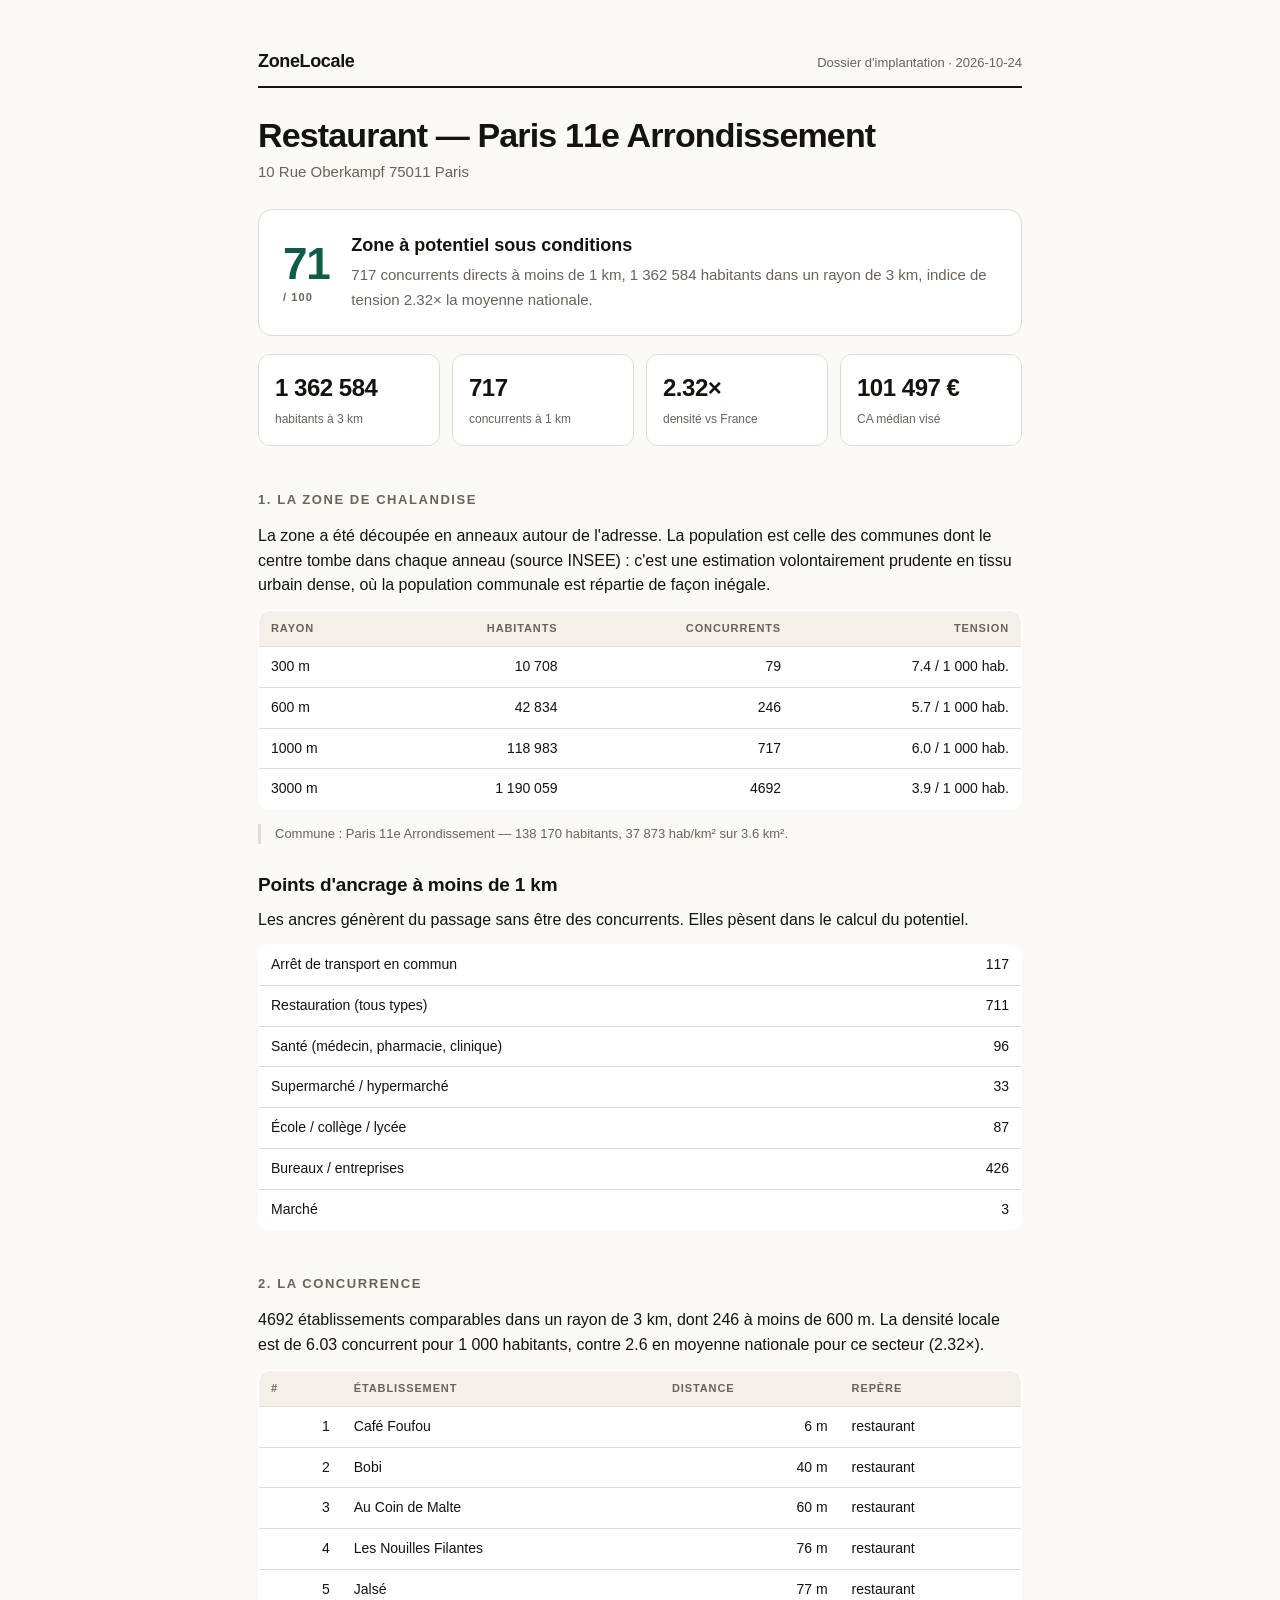
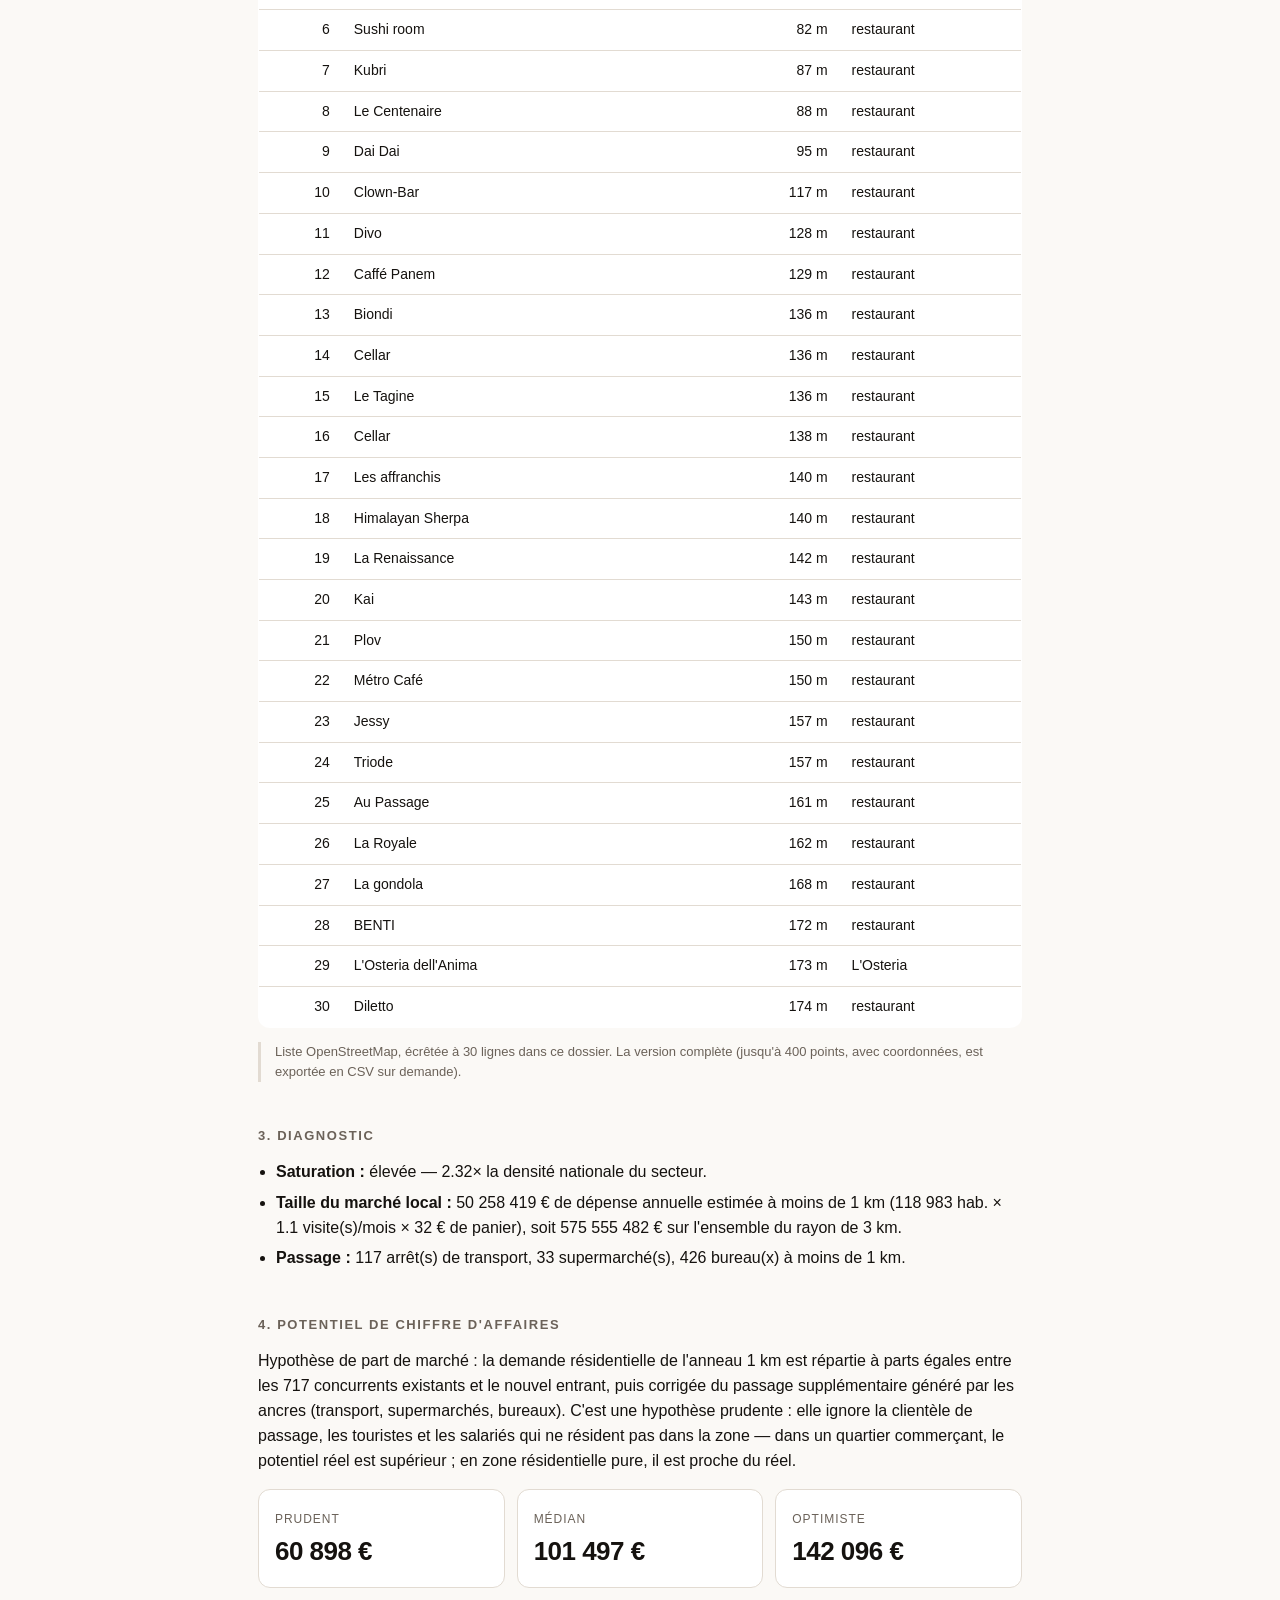
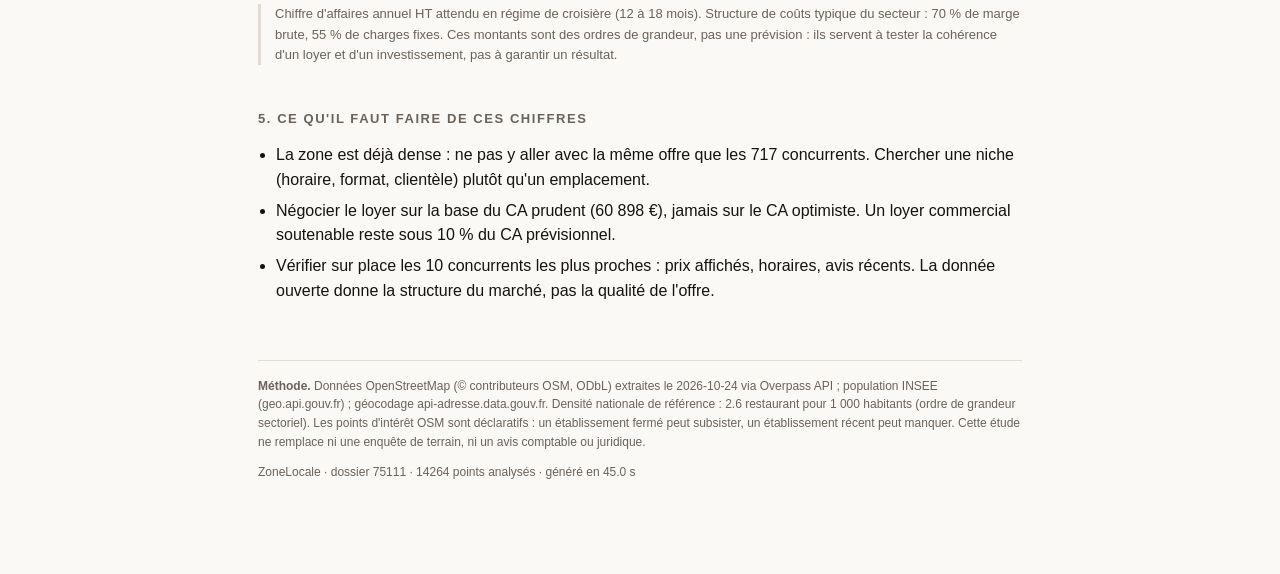
==== exemples/restaurant-paris-11.html @ 5aabd913 "ZoneLocale: diagnostic gratuit + dossier d'implantation" ====
<!DOCTYPE html>
<html lang="fr">
<head>
<meta charset="utf-8">
<meta name="viewport" content="width=device-width, initial-scale=1">
<title>Dossier d'implantation — Paris 11e Arrondissement — Restaurant</title>
<style>
  :root{--ink:#15120f;--muted:#6b6259;--line:#e2dbd2;--bg:#fbf9f6;--accent:#0f5c4a;--warn:#a8420f}
  *{box-sizing:border-box}
  body{margin:0;background:var(--bg);color:var(--ink);font:16px/1.55 -apple-system,BlinkMacSystemFont,"Segoe UI",Inter,Roboto,sans-serif}
  .wrap{max-width:820px;margin:0 auto;padding:48px 28px 80px}
  .brand{display:flex;justify-content:space-between;align-items:baseline;border-bottom:2px solid var(--ink);padding-bottom:10px;margin-bottom:28px}
  .brand b{letter-spacing:-.02em;font-size:18px}
  .brand span{color:var(--muted);font-size:13px}
  h1{font-size:34px;line-height:1.12;letter-spacing:-.025em;margin:0 0 6px;font-weight:650}
  .sub{color:var(--muted);font-size:15px}
  h2{font-size:13px;text-transform:uppercase;letter-spacing:.12em;color:var(--muted);margin:44px 0 14px;font-weight:600}
  h3{font-size:19px;margin:26px 0 8px;letter-spacing:-.01em}
  p{margin:0 0 12px}
  .verdict{margin:26px 0 8px;padding:22px 24px;border:1px solid var(--line);border-radius:14px;background:#fff;display:flex;gap:22px;align-items:center}
  .score{font-size:44px;font-weight:700;letter-spacing:-.03em;line-height:1;color:var(--accent)}
  .score small{display:block;font-size:11px;letter-spacing:.1em;text-transform:uppercase;color:var(--muted);font-weight:600;margin-top:6px}
  .verdict b{font-size:18px;display:block;margin-bottom:3px}
  .grid{display:grid;grid-template-columns:repeat(4,1fr);gap:12px;margin:18px 0}
  .kpi{background:#fff;border:1px solid var(--line);border-radius:12px;padding:14px 16px}
  .kpi b{display:block;font-size:24px;letter-spacing:-.02em}
  .kpi span{font-size:12px;color:var(--muted)}
  table{width:100%;border-collapse:collapse;background:#fff;border:1px solid var(--line);border-radius:12px;overflow:hidden;font-size:14px}
  th,td{text-align:left;padding:9px 12px;border-bottom:1px solid var(--line)}
  th{background:#f4efe8;font-size:11px;text-transform:uppercase;letter-spacing:.08em;color:var(--muted)}
  tr:last-child td{border-bottom:none}
  .num{text-align:right;font-variant-numeric:tabular-nums}
  .bar{height:8px;background:#eae3d9;border-radius:99px;overflow:hidden;min-width:60px}
  .bar i{display:block;height:100%;background:var(--accent)}
  .note{font-size:13px;color:var(--muted);border-left:3px solid var(--line);padding-left:14px;margin:14px 0}
  ul{padding-left:18px;margin:8px 0 14px}
  li{margin-bottom:6px}
  .scen{display:grid;grid-template-columns:repeat(3,1fr);gap:12px;margin:16px 0}
  .scen div{background:#fff;border:1px solid var(--line);border-radius:12px;padding:16px}
  .scen b{display:block;font-size:26px;letter-spacing:-.02em}
  .scen span{font-size:12px;color:var(--muted);text-transform:uppercase;letter-spacing:.08em}
  footer{margin-top:56px;border-top:1px solid var(--line);padding-top:16px;font-size:12px;color:var(--muted)}
  @media print{body{background:#fff}.wrap{padding:0 0 20px}h2{page-break-after:avoid}table{page-break-inside:auto}}
  @media(max-width:640px){.grid{grid-template-columns:repeat(2,1fr)}.scen{grid-template-columns:1fr}h1{font-size:27px}}
</style>
</head>
<body>
<div class="wrap">
  <div class="brand"><b>ZoneLocale</b><span>Dossier d'implantation · 2026-10-24</span></div>

  <h1>Restaurant — Paris 11e Arrondissement</h1>
  <div class="sub">10 Rue Oberkampf 75011 Paris</div>

  <div class="verdict">
    <div class="score">71<small>/ 100</small></div>
    <div>
      <b>Zone à potentiel sous conditions</b>
      <span class="sub">717 concurrents directs à moins de 1 km, 1 362 584 habitants dans un rayon de 3 km,
      indice de tension 2.32× la moyenne nationale.</span>
    </div>
  </div>

  <div class="grid">
    <div class="kpi"><b>1 362 584</b><span>habitants à 3 km</span></div>
    <div class="kpi"><b>717</b><span>concurrents à 1 km</span></div>
    <div class="kpi"><b>2.32×</b><span>densité vs France</span></div>
    <div class="kpi"><b>101 497 €</b><span>CA médian visé</span></div>
  </div>

  <h2>1. La zone de chalandise</h2>
  <p>La zone a été découpée en anneaux autour de l'adresse. La population est celle des communes dont le centre
  tombe dans chaque anneau (source INSEE) : c'est une estimation volontairement prudente en tissu urbain dense,
  où la population communale est répartie de façon inégale.</p>
  <table>
    <tr><th>Rayon</th><th class="num">Habitants</th><th class="num">Concurrents</th><th class="num">Tension</th></tr>
    
    <tr>
      <td>300 m</td>
      <td class="num">10 708</td>
      <td class="num">79</td>
      <td class="num">7.4 / 1 000 hab.</td>
    </tr>
    
    <tr>
      <td>600 m</td>
      <td class="num">42 834</td>
      <td class="num">246</td>
      <td class="num">5.7 / 1 000 hab.</td>
    </tr>
    
    <tr>
      <td>1000 m</td>
      <td class="num">118 983</td>
      <td class="num">717</td>
      <td class="num">6.0 / 1 000 hab.</td>
    </tr>
    
    <tr>
      <td>3000 m</td>
      <td class="num">1 190 059</td>
      <td class="num">4692</td>
      <td class="num">3.9 / 1 000 hab.</td>
    </tr>
    
  </table>
  <div class="note">Commune : Paris 11e Arrondissement — 138 170 habitants,
  37 873 hab/km² sur 3.6 km².</div>

  <h3>Points d'ancrage à moins de 1 km</h3>
  <p>Les ancres génèrent du passage sans être des concurrents. Elles pèsent dans le calcul du potentiel.</p>
  <table>
    
    <tr><td>Arrêt de transport en commun</td><td class="num">117</td></tr>
    
    <tr><td>Restauration (tous types)</td><td class="num">711</td></tr>
    
    <tr><td>Santé (médecin, pharmacie, clinique)</td><td class="num">96</td></tr>
    
    <tr><td>Supermarché / hypermarché</td><td class="num">33</td></tr>
    
    <tr><td>École / collège / lycée</td><td class="num">87</td></tr>
    
    <tr><td>Bureaux / entreprises</td><td class="num">426</td></tr>
    
    <tr><td>Marché</td><td class="num">3</td></tr>
    
    
  </table>

  <h2>2. La concurrence</h2>
  <p>4692 établissements comparables dans un rayon de 3 km, dont 246 à moins de 600 m.
  La densité locale est de 6.03 concurrent pour 1 000 habitants, contre
  2.6 en moyenne nationale pour ce secteur (2.32×).</p>
  <table>
    <tr><th>#</th><th>Établissement</th><th>Distance</th><th>Repère</th></tr>
    
    <tr><td class="num">1</td>
        <td>Café Foufou</td>
        <td class="num">6 m</td>
        <td>restaurant</td></tr>
    
    <tr><td class="num">2</td>
        <td>Bobi</td>
        <td class="num">40 m</td>
        <td>restaurant</td></tr>
    
    <tr><td class="num">3</td>
        <td>Au Coin de Malte</td>
        <td class="num">60 m</td>
        <td>restaurant</td></tr>
    
    <tr><td class="num">4</td>
        <td>Les Nouilles Filantes</td>
        <td class="num">76 m</td>
        <td>restaurant</td></tr>
    
    <tr><td class="num">5</td>
        <td>Jalsé</td>
        <td class="num">77 m</td>
        <td>restaurant</td></tr>
    
    <tr><td class="num">6</td>
        <td>Sushi room</td>
        <td class="num">82 m</td>
        <td>restaurant</td></tr>
    
    <tr><td class="num">7</td>
        <td>Kubri</td>
        <td class="num">87 m</td>
        <td>restaurant</td></tr>
    
    <tr><td class="num">8</td>
        <td>Le Centenaire</td>
        <td class="num">88 m</td>
        <td>restaurant</td></tr>
    
    <tr><td class="num">9</td>
        <td>Dai Dai</td>
        <td class="num">95 m</td>
        <td>restaurant</td></tr>
    
    <tr><td class="num">10</td>
        <td>Clown-Bar</td>
        <td class="num">117 m</td>
        <td>restaurant</td></tr>
    
    <tr><td class="num">11</td>
        <td>Divo</td>
        <td class="num">128 m</td>
        <td>restaurant</td></tr>
    
    <tr><td class="num">12</td>
        <td>Caffé Panem</td>
        <td class="num">129 m</td>
        <td>restaurant</td></tr>
    
    <tr><td class="num">13</td>
        <td>Biondi</td>
        <td class="num">136 m</td>
        <td>restaurant</td></tr>
    
    <tr><td class="num">14</td>
        <td>Cellar</td>
        <td class="num">136 m</td>
        <td>restaurant</td></tr>
    
    <tr><td class="num">15</td>
        <td>Le Tagine</td>
        <td class="num">136 m</td>
        <td>restaurant</td></tr>
    
    <tr><td class="num">16</td>
        <td>Cellar</td>
        <td class="num">138 m</td>
        <td>restaurant</td></tr>
    
    <tr><td class="num">17</td>
        <td>Les affranchis</td>
        <td class="num">140 m</td>
        <td>restaurant</td></tr>
    
    <tr><td class="num">18</td>
        <td>Himalayan Sherpa</td>
        <td class="num">140 m</td>
        <td>restaurant</td></tr>
    
    <tr><td class="num">19</td>
        <td>La Renaissance</td>
        <td class="num">142 m</td>
        <td>restaurant</td></tr>
    
    <tr><td class="num">20</td>
        <td>Kai</td>
        <td class="num">143 m</td>
        <td>restaurant</td></tr>
    
    <tr><td class="num">21</td>
        <td>Plov</td>
        <td class="num">150 m</td>
        <td>restaurant</td></tr>
    
    <tr><td class="num">22</td>
        <td>Métro Café</td>
        <td class="num">150 m</td>
        <td>restaurant</td></tr>
    
    <tr><td class="num">23</td>
        <td>Jessy</td>
        <td class="num">157 m</td>
        <td>restaurant</td></tr>
    
    <tr><td class="num">24</td>
        <td>Triode</td>
        <td class="num">157 m</td>
        <td>restaurant</td></tr>
    
    <tr><td class="num">25</td>
        <td>Au Passage</td>
        <td class="num">161 m</td>
        <td>restaurant</td></tr>
    
    <tr><td class="num">26</td>
        <td>La Royale</td>
        <td class="num">162 m</td>
        <td>restaurant</td></tr>
    
    <tr><td class="num">27</td>
        <td>La gondola</td>
        <td class="num">168 m</td>
        <td>restaurant</td></tr>
    
    <tr><td class="num">28</td>
        <td>BENTI</td>
        <td class="num">172 m</td>
        <td>restaurant</td></tr>
    
    <tr><td class="num">29</td>
        <td>L'Osteria dell'Anima</td>
        <td class="num">173 m</td>
        <td>L'Osteria</td></tr>
    
    <tr><td class="num">30</td>
        <td>Diletto</td>
        <td class="num">174 m</td>
        <td>restaurant</td></tr>
    
  </table>
  <div class="note">Liste OpenStreetMap, écrêtée à 30 lignes dans ce dossier. La version complète
  (jusqu'à 400 points, avec coordonnées, est exportée en CSV sur demande).</div>

  <h2>3. Diagnostic</h2>
  <ul>
    <li><b>Saturation :</b> élevée
    — 2.32× la densité nationale du secteur.</li>
    <li><b>Taille du marché local :</b> 50 258 419 € de dépense annuelle estimée à moins de 1 km
    (118 983 hab. × 1.1 visite(s)/mois × 32 € de panier),
    soit 575 555 482 € sur l'ensemble du rayon de 3 km.</li>
    <li><b>Passage :</b> 117 arrêt(s) de transport,
    33 supermarché(s), 426 bureau(x)
    à moins de 1 km.</li>
  </ul>

  <h2>4. Potentiel de chiffre d'affaires</h2>
  <p>Hypothèse de part de marché : la demande résidentielle de l'anneau 1 km est répartie à parts égales entre les
  717 concurrents existants et le nouvel entrant, puis corrigée du passage supplémentaire généré par
  les ancres (transport, supermarchés, bureaux). C'est une hypothèse prudente : elle ignore la clientèle de passage,
  les touristes et les salariés qui ne résident pas dans la zone — dans un quartier commerçant, le potentiel réel est
  supérieur ; en zone résidentielle pure, il est proche du réel.</p>
  <div class="scen">
    <div><span>Prudent</span><b>60 898 €</b></div>
    <div><span>Médian</span><b>101 497 €</b></div>
    <div><span>Optimiste</span><b>142 096 €</b></div>
  </div>
  <p class="note">Chiffre d'affaires annuel HT attendu en régime de croisière (12 à 18 mois).
  Structure de coûts typique du secteur : 70 % de marge brute, 55 % de charges fixes. Ces montants sont des ordres de grandeur,
  pas une prévision : ils servent à tester la cohérence d'un loyer et d'un investissement, pas à garantir un résultat.</p>

  <h2>5. Ce qu'il faut faire de ces chiffres</h2>
  <ul>
    
    <li>La zone est déjà dense : ne pas y aller avec la même offre que les 717 concurrents.
    Chercher une niche (horaire, format, clientèle) plutôt qu'un emplacement.</li>
    
    <li>Négocier le loyer sur la base du CA prudent (60 898 €), jamais sur le CA optimiste.
    Un loyer commercial soutenable reste sous 10 % du CA prévisionnel.</li>
    <li>Vérifier sur place les 10 concurrents les plus proches : prix affichés, horaires, avis récents.
    La donnée ouverte donne la structure du marché, pas la qualité de l'offre.</li>
    
  </ul>

  <footer>
    <p><b>Méthode.</b> Données OpenStreetMap (© contributeurs OSM, ODbL) extraites le 2026-10-24 via Overpass API ;
    population INSEE (geo.api.gouv.fr) ; géocodage api-adresse.data.gouv.fr. Densité nationale de référence :
    2.6 restaurant pour 1 000 habitants (ordre de grandeur sectoriel).
    Les points d'intérêt OSM sont déclaratifs : un établissement fermé peut subsister, un établissement récent peut manquer.
    Cette étude ne remplace ni une enquête de terrain, ni un avis comptable ou juridique.</p>
    <p>ZoneLocale · dossier 75111 · 14264 points analysés · généré en 45.0 s</p>
  </footer>
</div>
</body>
</html>
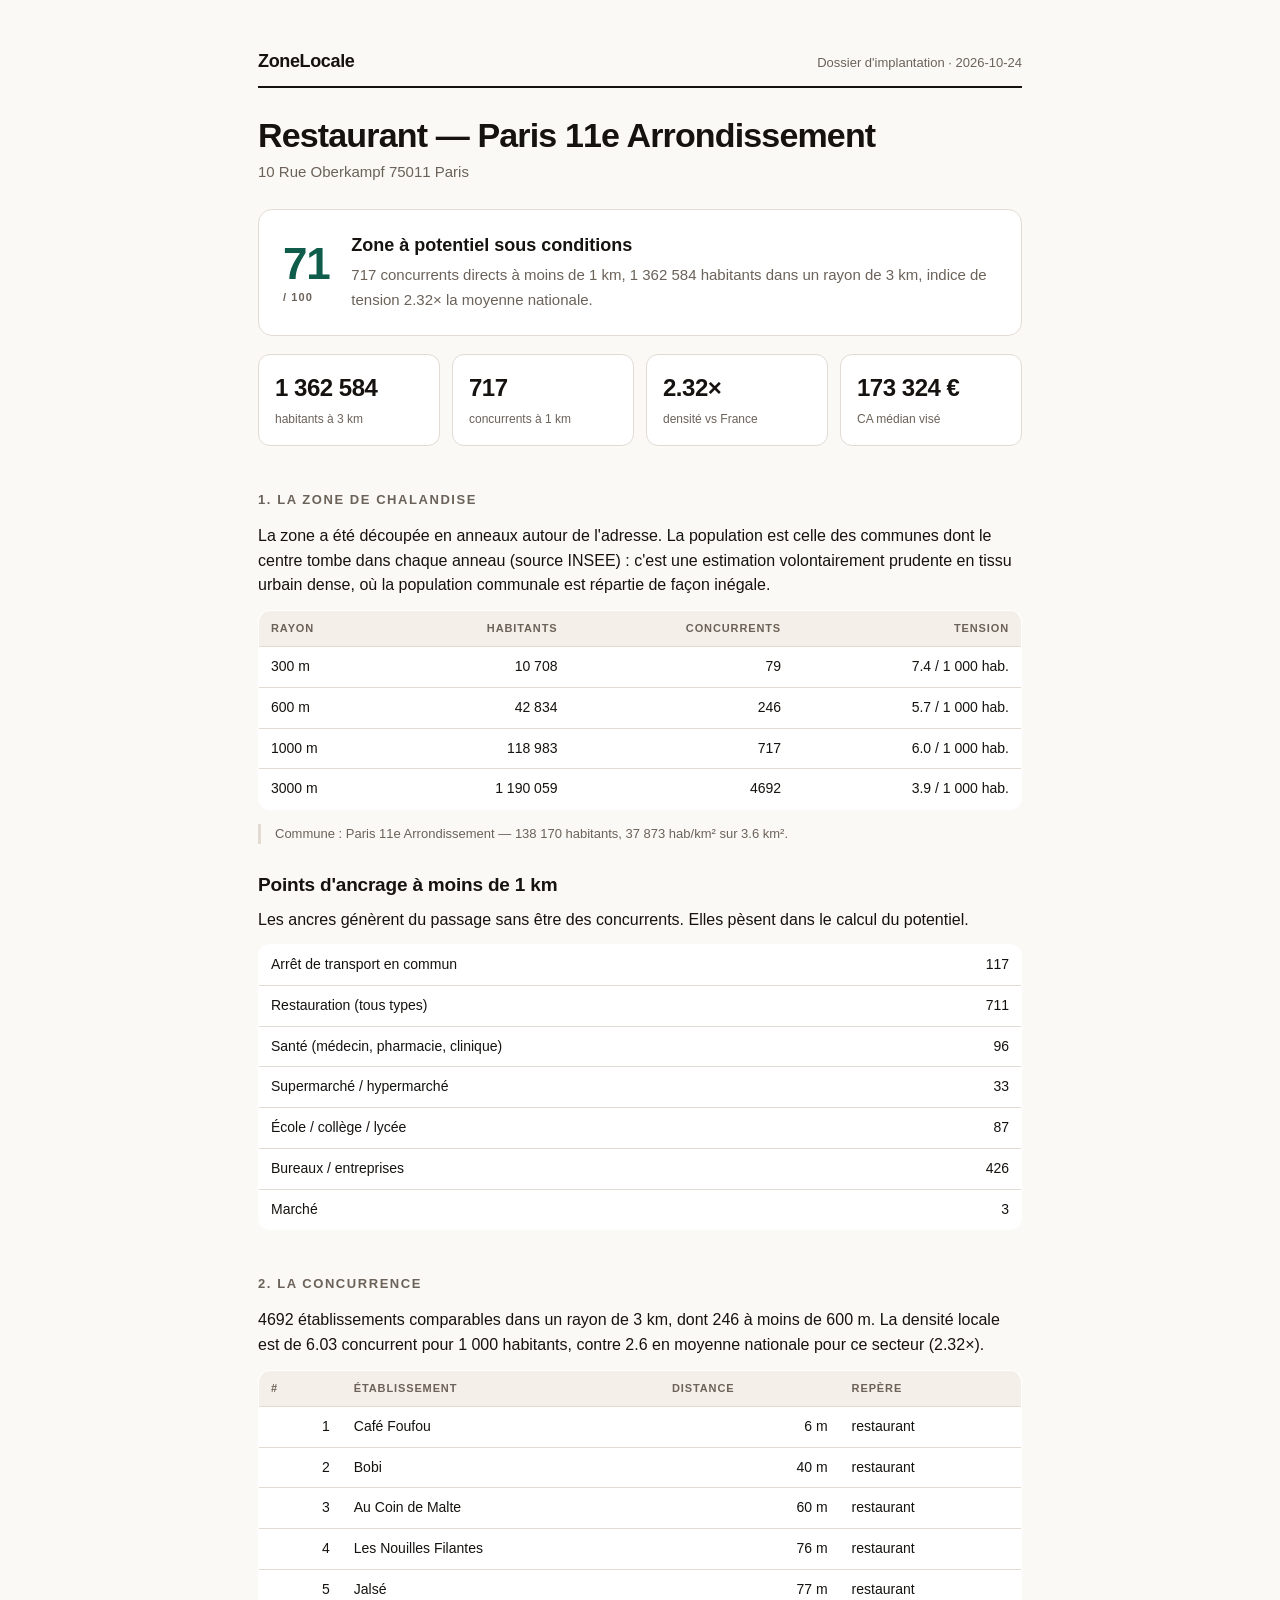
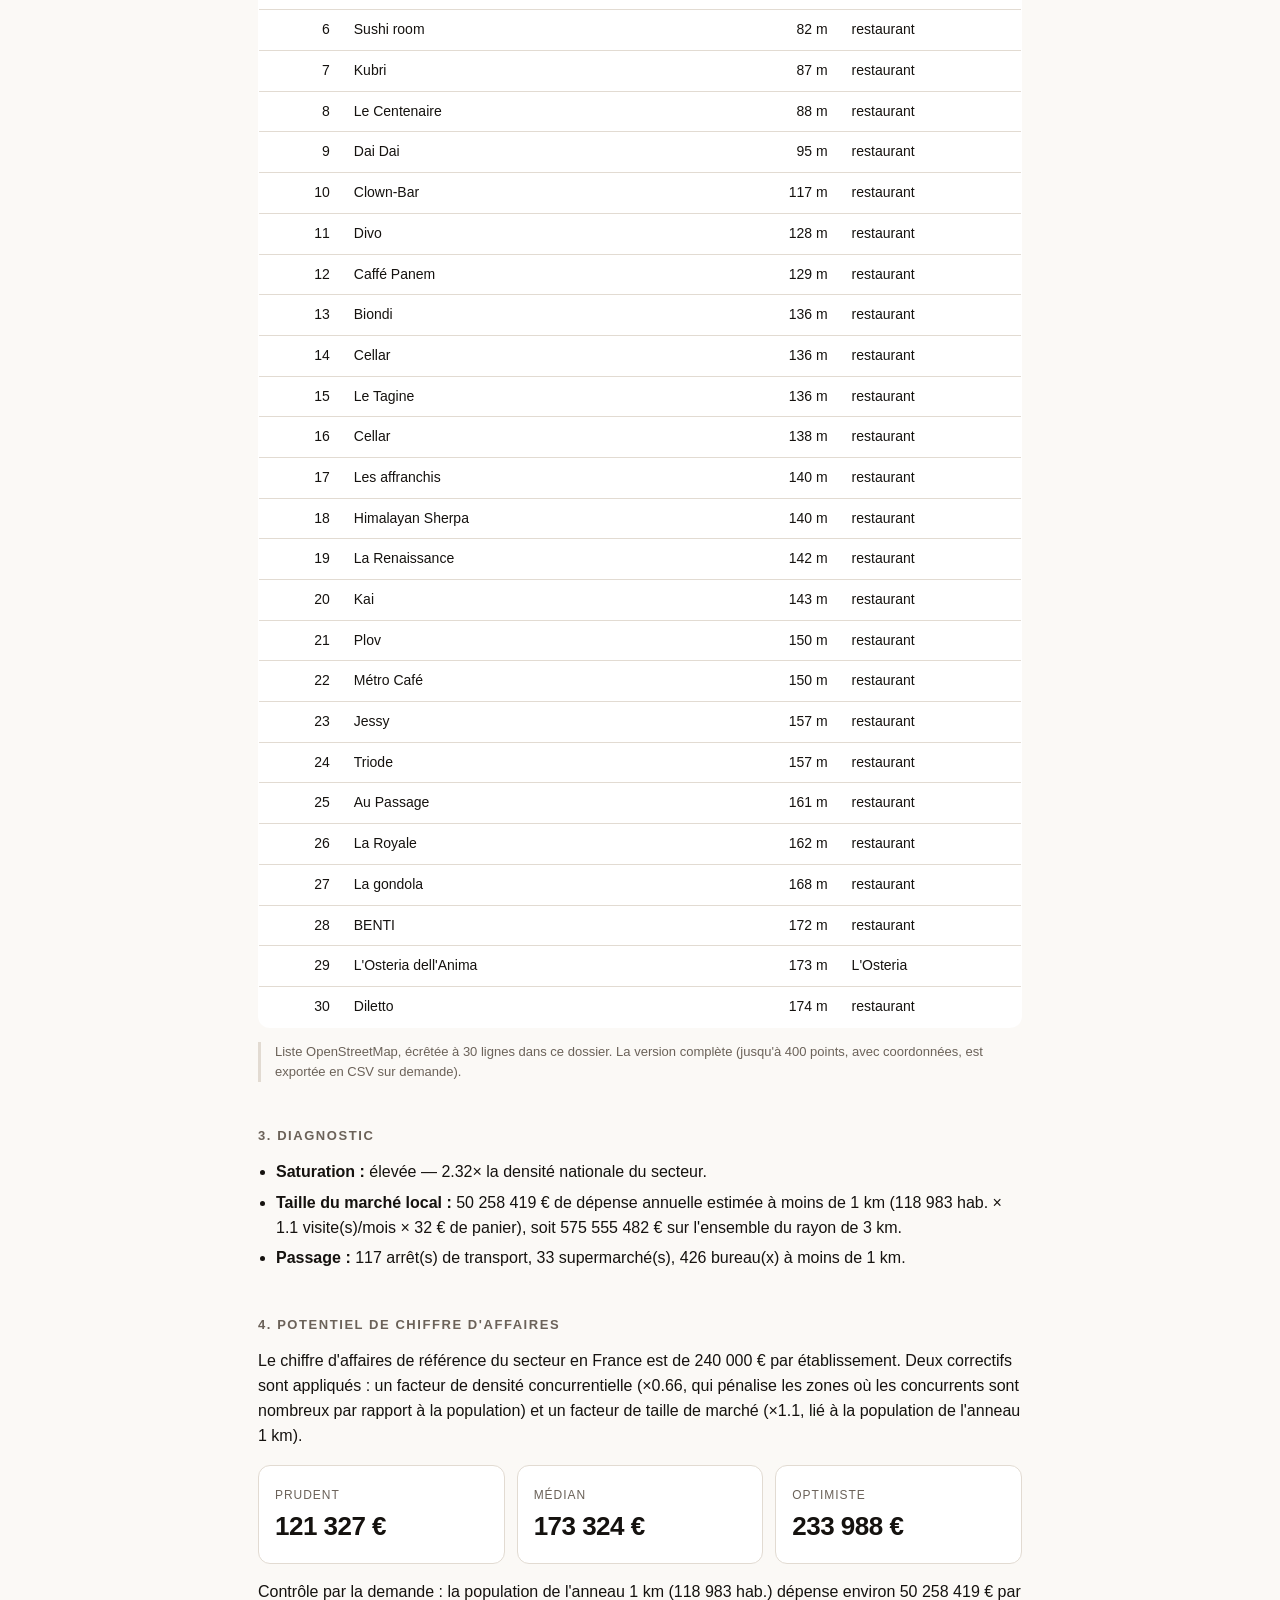
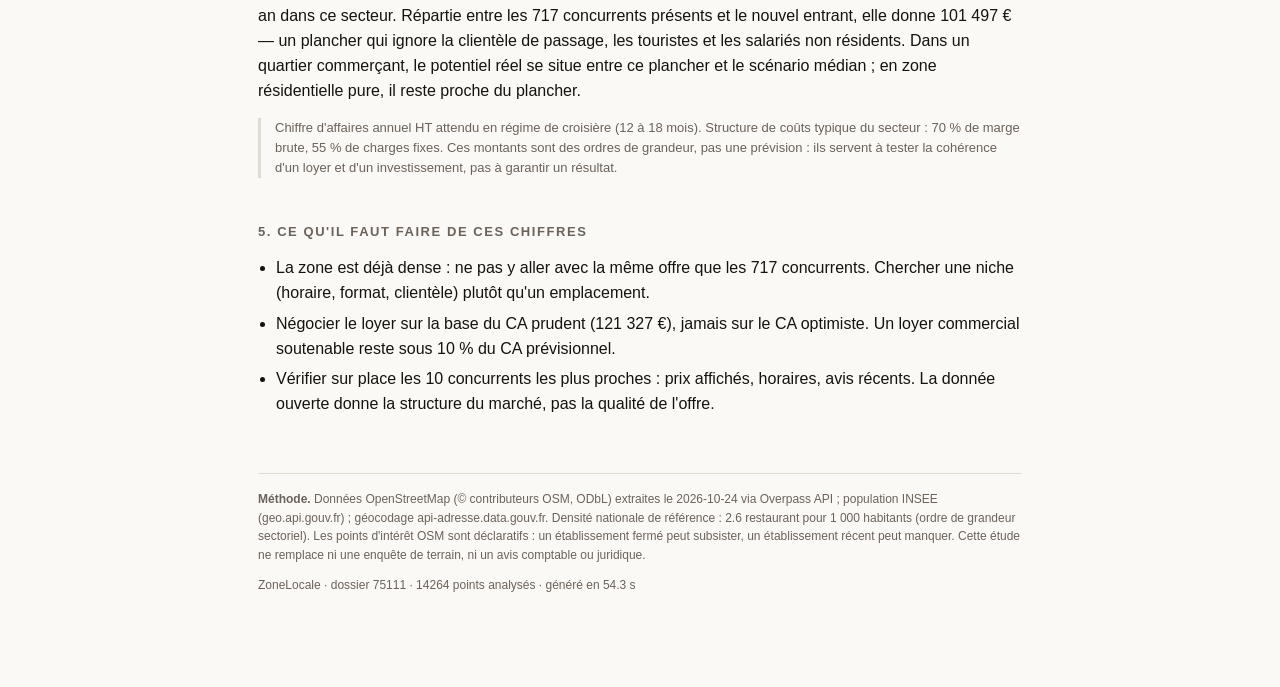
==== commit 75c37ff1: "Modele de CA par reference sectorielle, cache Overpass, re-render sans reseau" ====
--- a/exemples/restaurant-paris-11.html
+++ b/exemples/restaurant-paris-11.html
@@ -64,7 +64,7 @@
     <div class="kpi"><b>1 362 584</b><span>habitants à 3 km</span></div>
     <div class="kpi"><b>717</b><span>concurrents à 1 km</span></div>
     <div class="kpi"><b>2.32×</b><span>densité vs France</span></div>
-    <div class="kpi"><b>101 497 €</b><span>CA médian visé</span></div>
+    <div class="kpi"><b>173 324 €</b><span>CA médian visé</span></div>
   </div>
 
   <h2>1. La zone de chalandise</h2>
@@ -301,16 +301,20 @@
   </ul>
 
   <h2>4. Potentiel de chiffre d'affaires</h2>
-  <p>Hypothèse de part de marché : la demande résidentielle de l'anneau 1 km est répartie à parts égales entre les
-  717 concurrents existants et le nouvel entrant, puis corrigée du passage supplémentaire généré par
-  les ancres (transport, supermarchés, bureaux). C'est une hypothèse prudente : elle ignore la clientèle de passage,
-  les touristes et les salariés qui ne résident pas dans la zone — dans un quartier commerçant, le potentiel réel est
-  supérieur ; en zone résidentielle pure, il est proche du réel.</p>
+  <p>Le chiffre d'affaires de référence du secteur en France est de 240 000 € par établissement.
+  Deux correctifs sont appliqués : un facteur de densité concurrentielle (×0.66, qui pénalise les zones
+  où les concurrents sont nombreux par rapport à la population) et un facteur de taille de marché
+  (×1.1, lié à la population de l'anneau 1 km).</p>
   <div class="scen">
-    <div><span>Prudent</span><b>60 898 €</b></div>
-    <div><span>Médian</span><b>101 497 €</b></div>
-    <div><span>Optimiste</span><b>142 096 €</b></div>
+    <div><span>Prudent</span><b>121 327 €</b></div>
+    <div><span>Médian</span><b>173 324 €</b></div>
+    <div><span>Optimiste</span><b>233 988 €</b></div>
   </div>
+  <p>Contrôle par la demande : la population de l'anneau 1 km (118 983 hab.) dépense environ
+  50 258 419 € par an dans ce secteur. Répartie entre les 717 concurrents présents et
+  le nouvel entrant, elle donne 101 497 € — un plancher qui ignore la clientèle de passage,
+  les touristes et les salariés non résidents. Dans un quartier commerçant, le potentiel réel se situe entre
+  ce plancher et le scénario médian ; en zone résidentielle pure, il reste proche du plancher.</p>
   <p class="note">Chiffre d'affaires annuel HT attendu en régime de croisière (12 à 18 mois).
   Structure de coûts typique du secteur : 70 % de marge brute, 55 % de charges fixes. Ces montants sont des ordres de grandeur,
   pas une prévision : ils servent à tester la cohérence d'un loyer et d'un investissement, pas à garantir un résultat.</p>
@@ -321,7 +325,7 @@
     <li>La zone est déjà dense : ne pas y aller avec la même offre que les 717 concurrents.
     Chercher une niche (horaire, format, clientèle) plutôt qu'un emplacement.</li>
     
-    <li>Négocier le loyer sur la base du CA prudent (60 898 €), jamais sur le CA optimiste.
+    <li>Négocier le loyer sur la base du CA prudent (121 327 €), jamais sur le CA optimiste.
     Un loyer commercial soutenable reste sous 10 % du CA prévisionnel.</li>
     <li>Vérifier sur place les 10 concurrents les plus proches : prix affichés, horaires, avis récents.
     La donnée ouverte donne la structure du marché, pas la qualité de l'offre.</li>
@@ -334,7 +338,7 @@
     2.6 restaurant pour 1 000 habitants (ordre de grandeur sectoriel).
     Les points d'intérêt OSM sont déclaratifs : un établissement fermé peut subsister, un établissement récent peut manquer.
     Cette étude ne remplace ni une enquête de terrain, ni un avis comptable ou juridique.</p>
-    <p>ZoneLocale · dossier 75111 · 14264 points analysés · généré en 45.0 s</p>
+    <p>ZoneLocale · dossier 75111 · 14264 points analysés · généré en 54.3 s</p>
   </footer>
 </div>
 </body>
